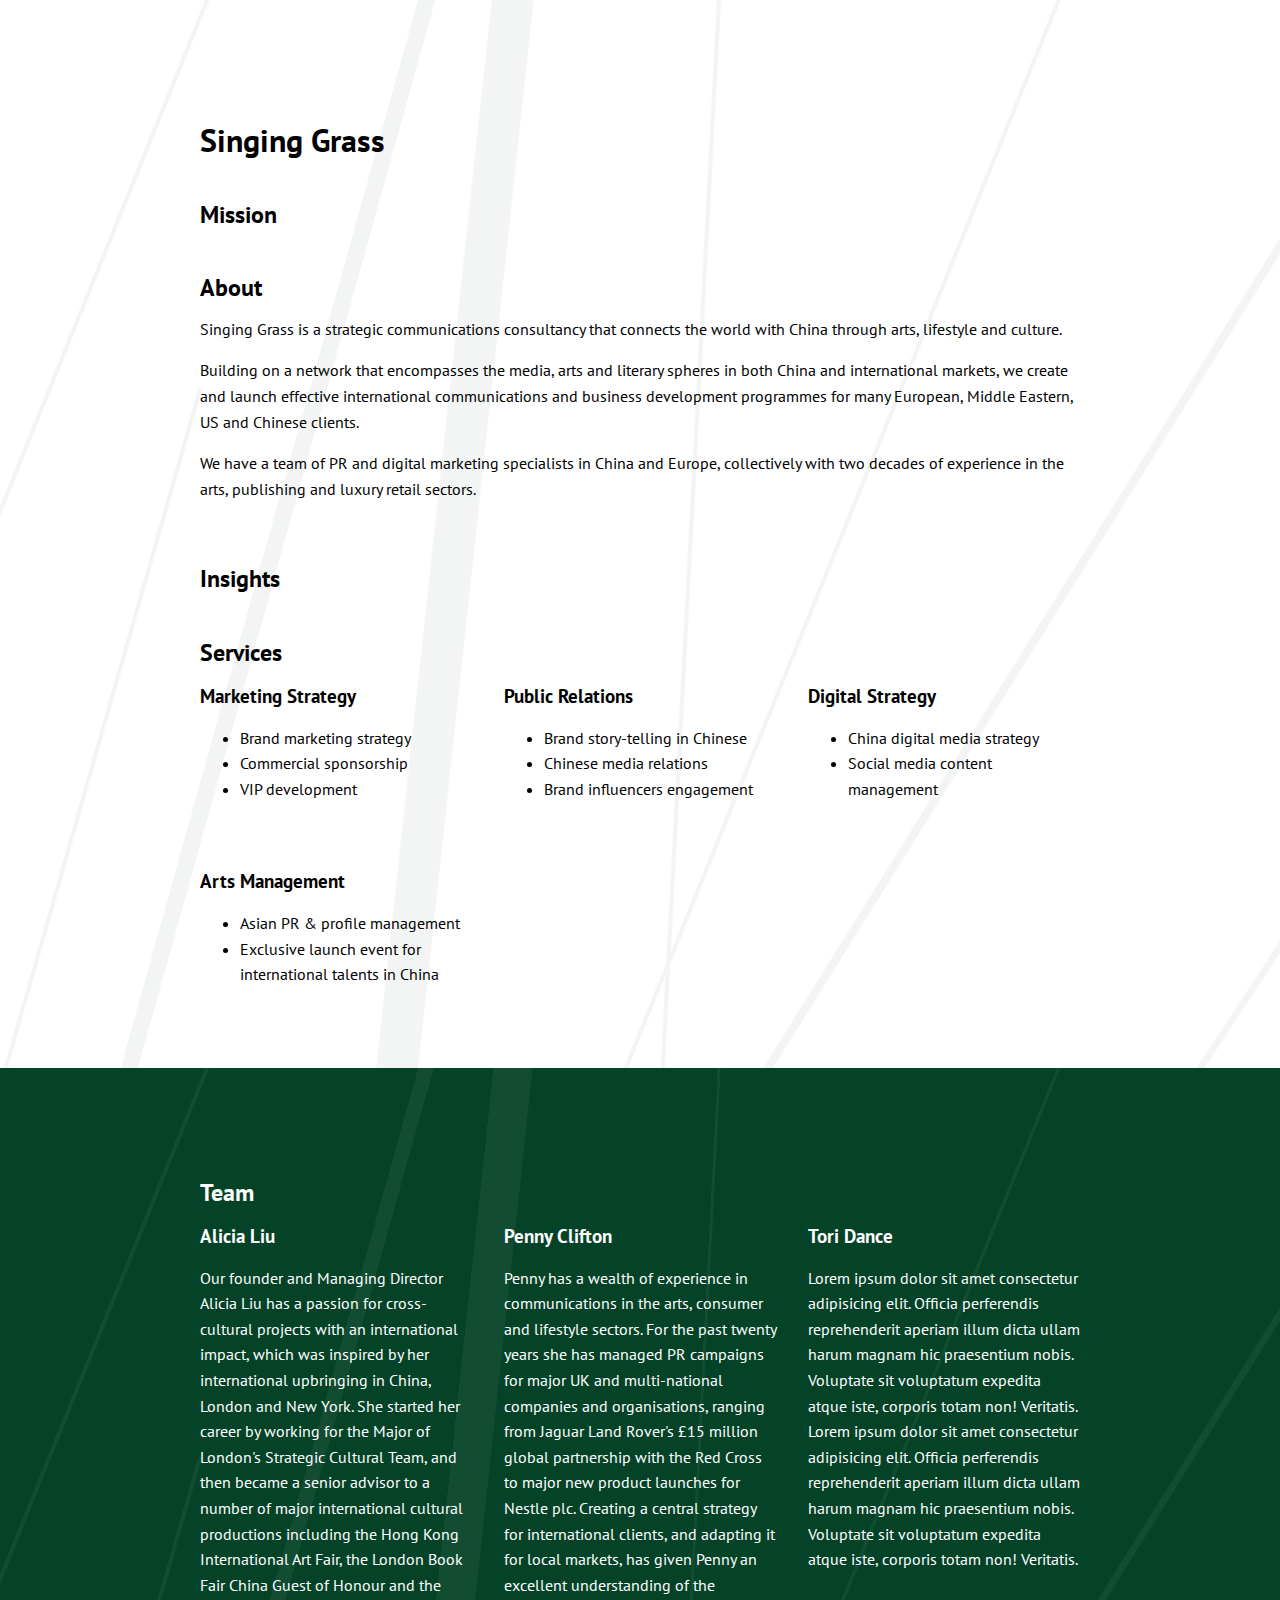
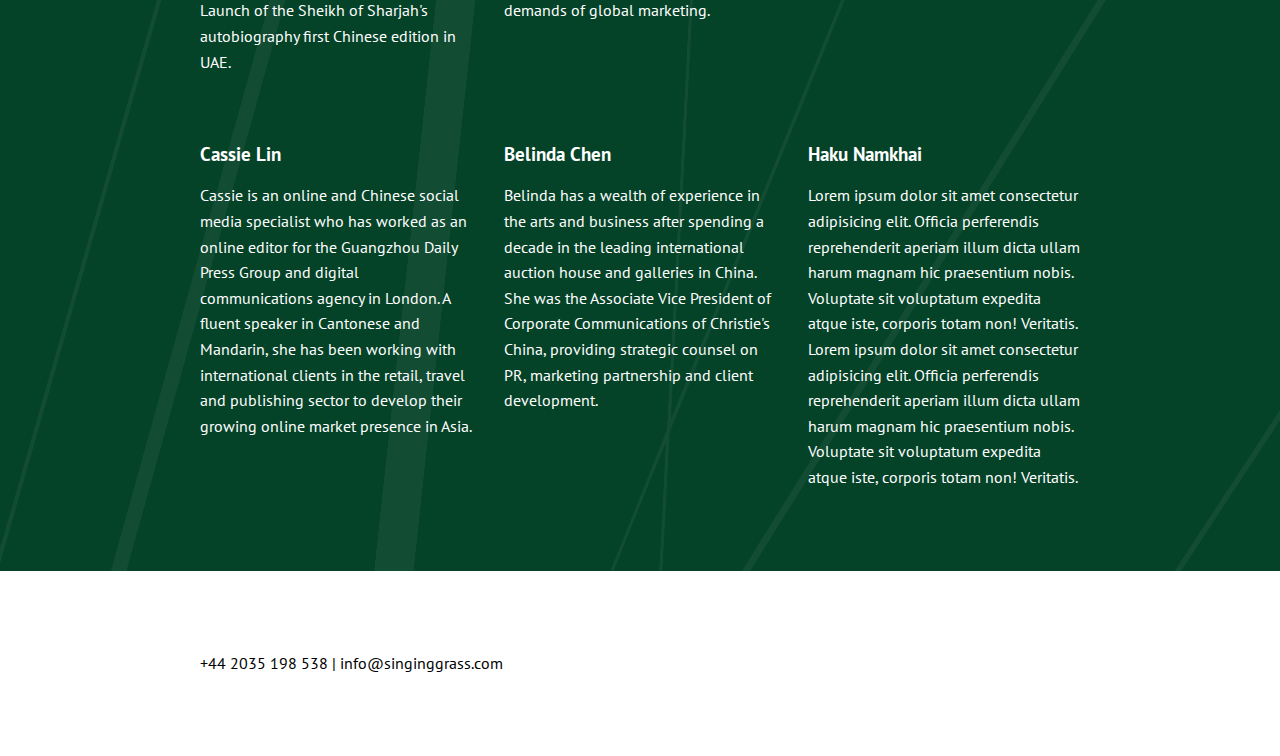
==== public/index.html @ abc19a36 "Move public files into dedicated folder" ====
<!DOCTYPE html>
<html lang="en">

<head>
    <meta charset="UTF-8">
    <title>Singing Grass Communications (dev)</title>
    <link rel="stylesheet" href="/css/style.css">
    <link href="https://fonts.googleapis.com/css?family=PT+Sans" rel="stylesheet">
</head>

<body>

    <div class="s s-light">
        <div class="inner">
            <header>
                <h1>Singing Grass</h1>
            </header>

            <section id="mission">
                <h2>Mission</h2>
            </section>

            <section id="about">
                <h2>About</h2>
                <p>
                    Singing Grass is a strategic communications consultancy that connects the world with China through arts, lifestyle and culture.
                </p>

                <p>
                    Building on a network that encompasses the media, arts and literary spheres in both China and international markets, we create
                    and launch effective international communications and business development programmes for many European,
                    Middle Eastern, US and Chinese clients.
                </p>

                <p>
                    We have a team of PR and digital marketing specialists in China and Europe, collectively with two decades of experience in
                    the arts, publishing and luxury retail sectors.
                </p>
            </section>

            <section id="insights">
                <h2>Insights</h2>
            </section>

            <section id="services">
                <h2>Services</h2>
                <div class="grid">
                    <div>
                        <h3>Marketing Strategy</h3>
                        <ul>
                            <li>Brand marketing strategy</li>
                            <li>Commercial sponsorship</li>
                            <li>VIP development</li>
                        </ul>
                    </div>

                    <div>
                        <h3>Public Relations</h3>
                        <ul>
                            <li>Brand story-telling in Chinese</li>
                            <li>Chinese media relations</li>
                            <li>Brand influencers engagement</li>
                        </ul>
                    </div>

                    <div>
                        <h3>Digital Strategy</h3>
                        <ul>
                            <li>China digital media strategy</li>
                            <li>Social media content management</li>
                        </ul>
                    </div>

                    <div>
                        <h3>Arts Management</h3>
                        <ul>
                            <li>Asian PR &amp; profile management</li>
                            <li>Exclusive launch event for international talents in China</li>
                        </ul>
                    </div>
                </div>
            </section>
        </div>
    </div>

    <div class="s s-dark">
        <div class="inner">
            <section id="team">
                <h2>Team</h2>
                <div class="grid">
                    <div class="profile">
                        <h3>Alicia Liu</h3>
                        <p>
                            Our founder and Managing Director Alicia Liu has a passion for cross-cultural projects with an international impact, which
                            was inspired by her international upbringing in China, London and New York. She started her career
                            by working for the Major of London's Strategic Cultural Team, and then became a senior advisor
                            to a number of major international cultural productions including the Hong Kong International
                            Art Fair, the London Book Fair China Guest of Honour and the Launch of the Sheikh of Sharjah's
                            autobiography first Chinese edition in UAE.
                        </p>
                    </div>

                    <div class="profile">
                        <h3>Penny Clifton</h3>
                        <p>
                            Penny has a wealth of experience in communications in the arts, consumer and lifestyle sectors. For the past twenty years
                            she has managed PR campaigns for major UK and multi-national companies and organisations, ranging
                            from Jaguar Land Rover's £15 million global partnership with the Red Cross to major new product
                            launches for Nestle plc. Creating a central strategy for international clients, and adapting
                            it for local markets, has given Penny an excellent understanding of the demands of global marketing.
                        </p>
                    </div>

                    <div class="profile">
                        <h3>Tori Dance</h3>
                        <p>
                            Lorem ipsum dolor sit amet consectetur adipisicing elit. Officia perferendis reprehenderit aperiam illum dicta ullam harum
                            magnam hic praesentium nobis. Voluptate sit voluptatum expedita atque iste, corporis totam non!
                            Veritatis. Lorem ipsum dolor sit amet consectetur adipisicing elit. Officia perferendis reprehenderit
                            aperiam illum dicta ullam harum magnam hic praesentium nobis. Voluptate sit voluptatum expedita
                            atque iste, corporis totam non! Veritatis.
                        </p>
                    </div>

                    <div class="profile">
                        <h3>Cassie Lin</h3>
                        <p>
                            Cassie is an online and Chinese social media specialist who has worked as an online editor for the Guangzhou Daily Press
                            Group and digital communications agency in London. A fluent speaker in Cantonese and Mandarin,
                            she has been working with international clients in the retail, travel and publishing sector to
                            develop their growing online market presence in Asia.
                        </p>
                    </div>

                    <div class="profile">
                        <h3>Belinda Chen</h3>
                        <p>
                            Belinda has a wealth of experience in the arts and business after spending a decade in the leading international auction
                            house and galleries in China. She was the Associate Vice President of Corporate Communications
                            of Christie's China, providing strategic counsel on PR, marketing partnership and client development.
                        </p>
                    </div>

                    <div class="profile">
                        <h3>Haku Namkhai</h3>
                        <p>
                            Lorem ipsum dolor sit amet consectetur adipisicing elit. Officia perferendis reprehenderit aperiam illum dicta ullam harum
                            magnam hic praesentium nobis. Voluptate sit voluptatum expedita atque iste, corporis totam non!
                            Veritatis. Lorem ipsum dolor sit amet consectetur adipisicing elit. Officia perferendis reprehenderit
                            aperiam illum dicta ullam harum magnam hic praesentium nobis. Voluptate sit voluptatum expedita
                            atque iste, corporis totam non! Veritatis.
                        </p>
                    </div>
                </div>
            </section>
        </div>
    </div>

    <div class="s">
        <div class="inner">
            <footer>
                <p>
                    +44 2035 198 538 | info@singinggrass.com
                </p>
            </footer>
        </div>
    </div>

</body>

</html>
---- css/style.css ----
/*
    Grid Set-Up
*/
.grid {
    display: grid;
}

body {
    display: grid;
    min-width: 100%;
    margin: 0;
}

#services .grid {
    grid-template-columns: repeat(auto-fit, minmax(17em, 1fr));
    grid-column-gap: 2em;
    grid-row-gap: 2em;
}

#team .grid {
    grid-template-columns: repeat(auto-fit, minmax(17em, 1fr));
    grid-column-gap: 2em;
    grid-row-gap: 2em;

}

.s {
    display: flex;
}

.s .inner>*  {
    max-width: 55em;
    margin-left: auto;
    margin-right: auto;
}

.s .inner {
    width:100%;
}

/*
    Background
*/
:root {
    --dark-green-bg: rgba(5,66,40,0.95);
    --white-bg: rgba(255,255,255,0.95)
}

.s.s-light {
    background-image: url("/img/background-light.png");
    background-color: var(--white-bg);
}

.s-light>.inner {
    background-color: var(--white-bg);
}

.s.s-dark {
    background-image: url("/img/background-dark.png");
    background-color: var(--dark-green-bg);
    color: white;
}

.s-dark>.inner {
    background-color: var(--dark-green-bg);
}

.inner {
    padding: 2em;
}

/*
    Font
*/
html { 
    font-size: 62.5%; /* font-size 1em = 10px on default browser settings */ 
}

body {
    font-family: 'PT Sans', sans-serif;
    line-height: 1.6em;
    font-size: 1.6em;
}

.s .inner  {
    padding: 4em 0;
}

h1, h2, h3, h4, h5, h6 {
    margin: 0;
    padding: 1em 0 0 0;
}

h1, h2 {
    padding: 2em 0 0 0;
}
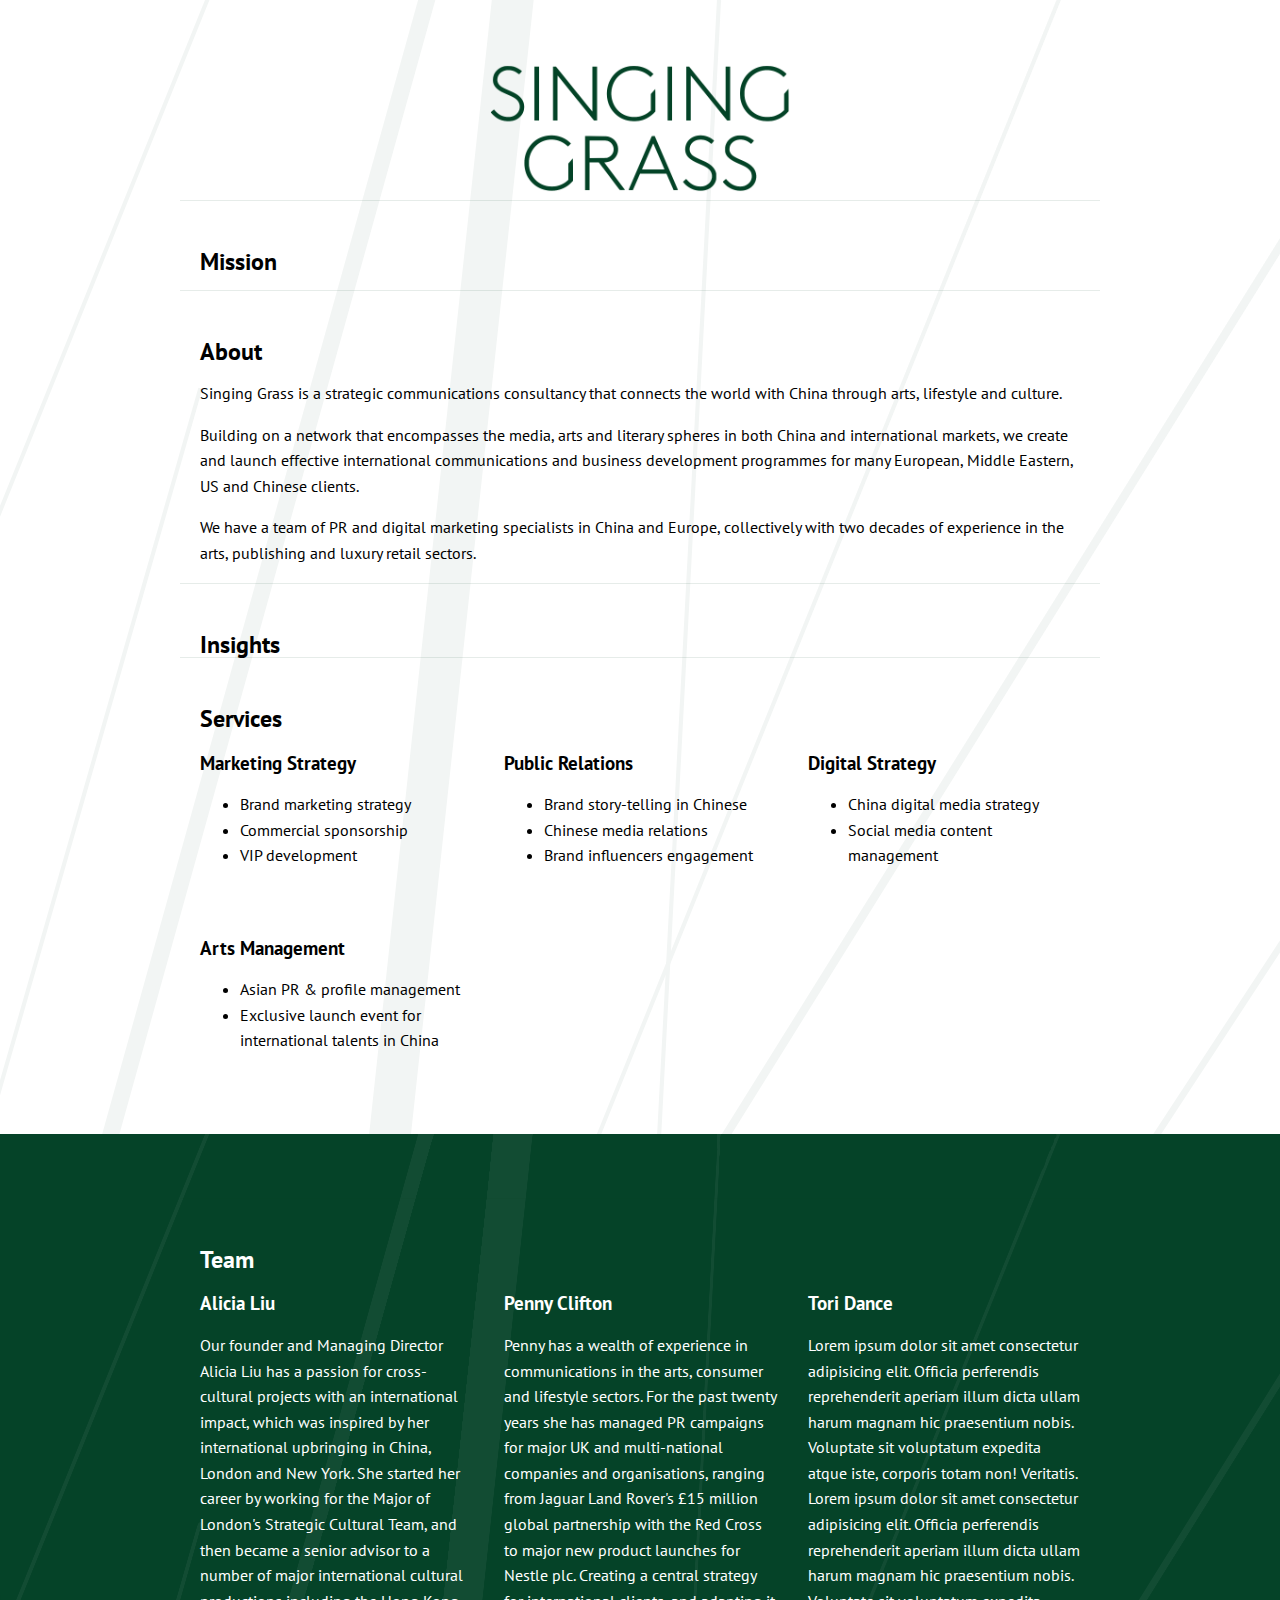
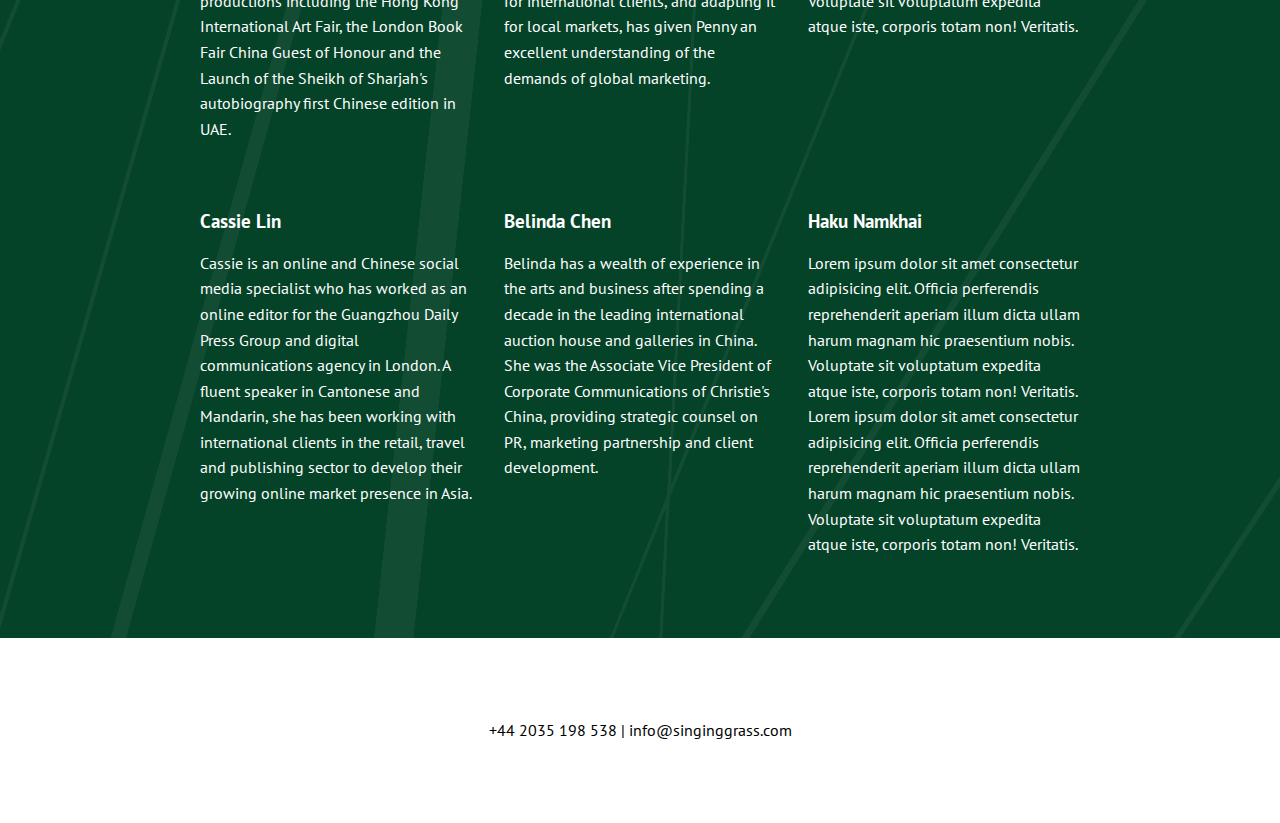
==== commit 5683e4f7: "Add insights to page layout" ====
--- a/public/index.html
+++ b/public/index.html
@@ -4,44 +4,49 @@
 <head>
     <meta charset="UTF-8">
     <title>Singing Grass Communications (dev)</title>
-    <link rel="stylesheet" href="/css/style.css">
+    <link rel="stylesheet" href="./css/style.css">
     <link href="https://fonts.googleapis.com/css?family=PT+Sans" rel="stylesheet">
+    <script src="https://code.jquery.com/jquery-2.2.4.min.js"></script>
+    <script src="./js/medium.js"></script>
 </head>
 
 <body>
-
     <div class="s s-light">
         <div class="inner">
             <header>
                 <h1>Singing Grass</h1>
+                <img class="logo" src="./img/logo.png"/>
             </header>
-
+            
             <section id="mission">
                 <h2>Mission</h2>
+                <p></p>
             </section>
-
+            
             <section id="about">
                 <h2>About</h2>
                 <p>
                     Singing Grass is a strategic communications consultancy that connects the world with China through arts, lifestyle and culture.
                 </p>
-
+                
                 <p>
                     Building on a network that encompasses the media, arts and literary spheres in both China and international markets, we create
                     and launch effective international communications and business development programmes for many European,
                     Middle Eastern, US and Chinese clients.
                 </p>
-
+                
                 <p>
                     We have a team of PR and digital marketing specialists in China and Europe, collectively with two decades of experience in
                     the arts, publishing and luxury retail sectors.
                 </p>
             </section>
-
+            
             <section id="insights">
                 <h2>Insights</h2>
+                <div class="grid">
+                </div>
             </section>
-
+            
             <section id="services">
                 <h2>Services</h2>
                 <div class="grid">
@@ -53,7 +58,7 @@
                             <li>VIP development</li>
                         </ul>
                     </div>
-
+                    
                     <div>
                         <h3>Public Relations</h3>
                         <ul>
@@ -62,7 +67,7 @@
                             <li>Brand influencers engagement</li>
                         </ul>
                     </div>
-
+                    
                     <div>
                         <h3>Digital Strategy</h3>
                         <ul>
@@ -70,7 +75,7 @@
                             <li>Social media content management</li>
                         </ul>
                     </div>
-
+                    
                     <div>
                         <h3>Arts Management</h3>
                         <ul>
@@ -82,7 +87,7 @@
             </section>
         </div>
     </div>
-
+    
     <div class="s s-dark">
         <div class="inner">
             <section id="team">
@@ -99,7 +104,7 @@
                             autobiography first Chinese edition in UAE.
                         </p>
                     </div>
-
+                    
                     <div class="profile">
                         <h3>Penny Clifton</h3>
                         <p>
@@ -110,7 +115,7 @@
                             it for local markets, has given Penny an excellent understanding of the demands of global marketing.
                         </p>
                     </div>
-
+                    
                     <div class="profile">
                         <h3>Tori Dance</h3>
                         <p>
@@ -121,7 +126,7 @@
                             atque iste, corporis totam non! Veritatis.
                         </p>
                     </div>
-
+                    
                     <div class="profile">
                         <h3>Cassie Lin</h3>
                         <p>
@@ -131,7 +136,7 @@
                             develop their growing online market presence in Asia.
                         </p>
                     </div>
-
+                    
                     <div class="profile">
                         <h3>Belinda Chen</h3>
                         <p>
@@ -140,7 +145,7 @@
                             of Christie's China, providing strategic counsel on PR, marketing partnership and client development.
                         </p>
                     </div>
-
+                    
                     <div class="profile">
                         <h3>Haku Namkhai</h3>
                         <p>
@@ -155,7 +160,7 @@
             </section>
         </div>
     </div>
-
+    
     <div class="s">
         <div class="inner">
             <footer>
@@ -165,7 +170,7 @@
             </footer>
         </div>
     </div>
-
+    
 </body>
 
 </html>--- a/public/css/style.css
+++ b/public/css/style.css
@@ -0,0 +1,136 @@
+/*
+    Grid Set-Up
+*/
+.grid {
+    display: grid;
+}
+
+body {
+    display: grid;
+    min-width: 100%;
+    margin: 0;
+}
+
+#services .grid {
+    grid-template-columns: repeat(auto-fit, minmax(17em, 1fr));
+    grid-column-gap: 2em;
+    grid-row-gap: 2em;
+}
+
+#team .grid {
+    grid-template-columns: repeat(auto-fit, minmax(17em, 1fr));
+    grid-column-gap: 2em;
+    grid-row-gap: 2em;
+}
+
+#insights .grid {
+    grid-template-columns: repeat(auto-fit, minmax(17em, 1fr));
+    grid-column-gap: 2em;
+    grid-row-gap: 2em;
+}
+
+#insights .grid div {
+    max-height: 300px;
+    min-height: 300px;
+    overflow: hidden;
+}
+
+.s {
+    display: flex;
+}
+
+.s .inner>*  {
+    max-width: 55em;
+    margin-left: auto;
+    margin-right: auto;
+}
+
+.s .inner {
+    width:100%;
+}
+
+.s .inner>* {
+    padding: 0 20px;
+}
+
+/*
+    Background
+*/
+:root {
+    --dark-green-bg: rgba(5,66,40,0.95);
+    --white-bg: rgba(255,255,255,0.95)
+}
+
+.s.s-light {
+    background-image: url("../img/background-light.png");
+    background-color: var(--white-bg);
+}
+
+.s-light>.inner {
+    background-color: var(--white-bg);
+}
+
+.s.s-dark {
+    background-image: url("../img/background-dark.png");
+    background-color: var(--dark-green-bg);
+    color: white;
+}
+
+.s-dark>.inner {
+    background-color: var(--dark-green-bg);
+}
+
+/*
+    Font
+*/
+html { 
+    font-size: 62.5%; /* font-size 1em = 10px on default browser settings */ 
+}
+
+body {
+    font-family: 'PT Sans', sans-serif;
+    line-height: 1.6em;
+    font-size: 1.6em;
+}
+
+.s .inner  {
+    padding: 4em 0;
+}
+
+h1, h2, h3, h4, h5, h6 {
+    margin: 0;
+    padding: 1em 0 0 0;
+}
+
+h1, h2 {
+    padding: 2em 0 0 0;
+}
+
+footer {
+    text-align: center;
+}
+
+/*
+    Logo
+*/
+img.logo {
+    width: 300px;
+    max-width: 100%;
+    height: auto;
+}
+
+header h1 {
+    display: none;
+}
+
+header {
+    text-align: center;
+}
+
+/*
+Decoration
+*/
+
+.s section {
+    border-top: 1px solid rgba(5,66,40,0.1);
+}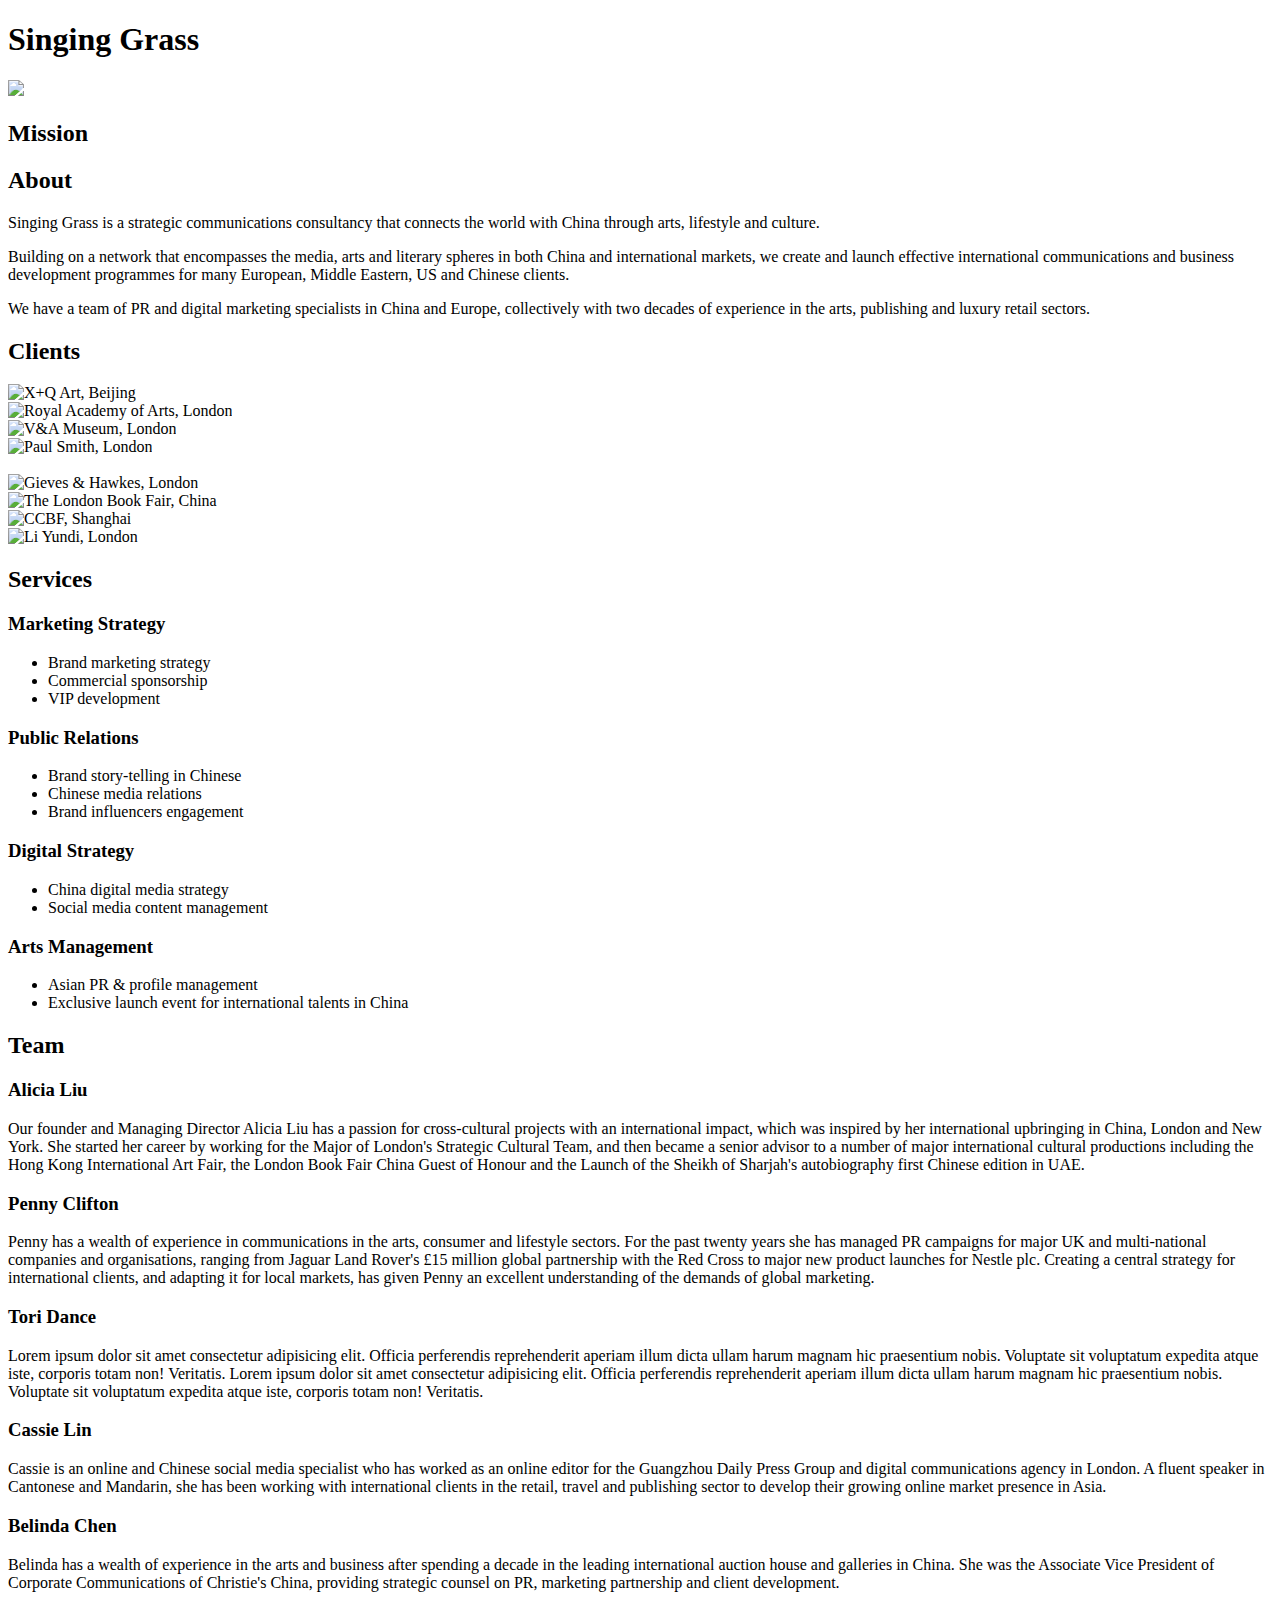
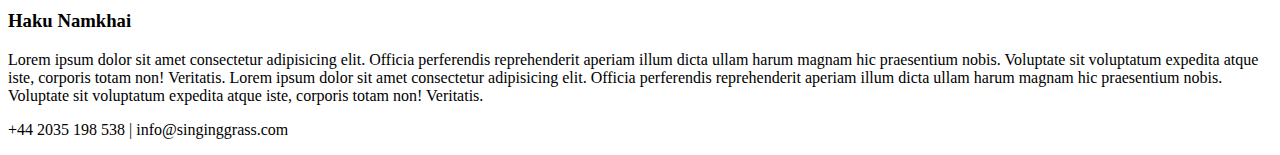
==== commit 4c864d7c: "Add clients to home page" ====
--- a/public/index.html
+++ b/public/index.html
@@ -4,10 +4,8 @@
 <head>
     <meta charset="UTF-8">
     <title>Singing Grass Communications (dev)</title>
-    <link rel="stylesheet" href="./css/style.css">
+    <link rel="stylesheet" href="/css/style.css">
     <link href="https://fonts.googleapis.com/css?family=PT+Sans" rel="stylesheet">
-    <script src="https://code.jquery.com/jquery-2.2.4.min.js"></script>
-    <script src="./js/medium.js"></script>
 </head>
 
 <body>
@@ -15,7 +13,7 @@
         <div class="inner">
             <header>
                 <h1>Singing Grass</h1>
-                <img class="logo" src="./img/logo.png"/>
+                <img class="logo" src="/img/logo.png"/>
             </header>
             
             <section id="mission">
@@ -41,10 +39,18 @@
                 </p>
             </section>
             
-            <section id="insights">
-                <h2>Insights</h2>
+            <section id="clients">
+                <h2>Clients</h2>
                 <div class="grid">
-                </div>
+                    <div><img src="/img/xq_img_thumb.png" alt="X+Q Art, Beijing"></div>
+                    <div><img src="/img/ra_img_thumb.png" alt="Royal Academy of Arts, London"></div>
+                    <div><img src="/img/va_img_thumb.png" alt="V&amp;A Museum, London"></div>
+                    <div><img src="/img/ps_img_thumb.png" alt="Paul Smith, London"></div>
+                    <div><img src="/img/og_img_thumb.png" alt=""></div>
+                    <div><img src="/img/gh_img_thumb.png" alt="Gieves &amp; Hawkes, London"></div>
+                    <div><img src="/img/lbf_img_thumb.png" alt="The London Book Fair, China"></div>
+                    <div><img src="/img/ccbf_img_thumb.png" alt="CCBF, Shanghai"></div>
+                    <div><img src="/img/um_img_thumb.png" alt="Li Yundi, London"></div>
             </section>
             
             <section id="services">
